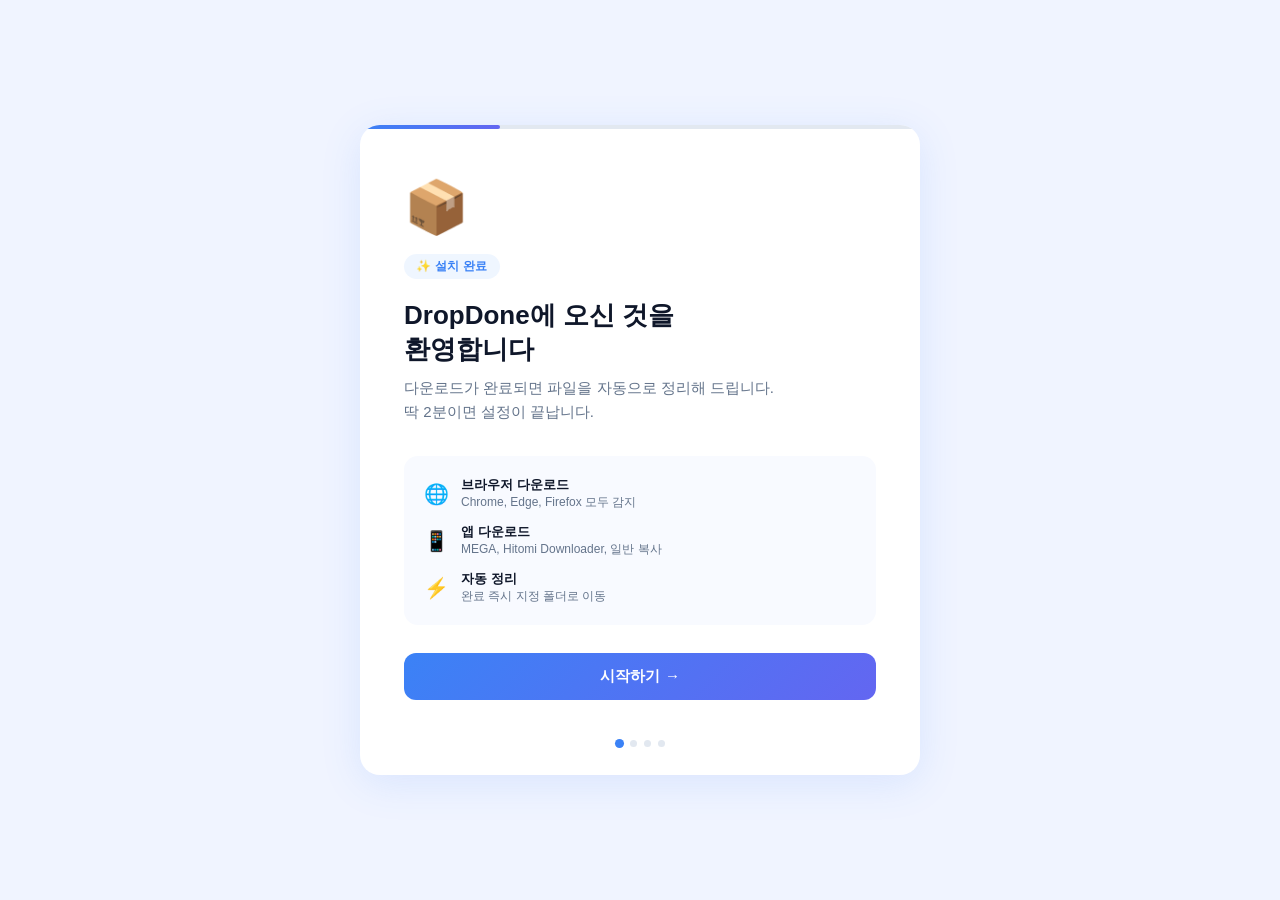
==== app/dashboard/onboarding.html @ a6c5ea68 "chore: initial release v1.0.0 - Browser download detection (Chrome/Edge .crdownload, Firefox .part) " ====
<!DOCTYPE html>
<html lang="ko">
<head>
<meta charset="UTF-8">
<meta name="viewport" content="width=device-width, initial-scale=1.0">
<title>DropDone 시작하기</title>
<style>
  * { margin: 0; padding: 0; box-sizing: border-box; }

  body {
    font-family: -apple-system, 'Segoe UI', sans-serif;
    background: #f0f4ff;
    min-height: 100vh;
    display: flex;
    align-items: center;
    justify-content: center;
    color: #1e293b;
  }

  .container {
    width: 560px;
    background: white;
    border-radius: 20px;
    box-shadow: 0 8px 40px rgba(59,130,246,0.13);
    overflow: hidden;
  }

  /* 상단 진행 바 */
  .progress-bar {
    height: 4px;
    background: #e2e8f0;
    position: relative;
  }
  .progress-fill {
    height: 100%;
    background: linear-gradient(90deg, #3b82f6, #6366f1);
    border-radius: 2px;
    transition: width 0.4s cubic-bezier(.4,0,.2,1);
  }

  /* 스텝 공통 */
  .step { display: none; padding: 48px 44px 40px; }
  .step.active { display: block; }

  .step-badge {
    display: inline-flex;
    align-items: center;
    gap: 6px;
    background: #eff6ff;
    color: #3b82f6;
    font-size: 12px;
    font-weight: 600;
    padding: 4px 12px;
    border-radius: 20px;
    margin-bottom: 20px;
    letter-spacing: 0.3px;
  }

  .step-icon {
    font-size: 52px;
    margin-bottom: 16px;
    display: block;
  }

  h1 {
    font-size: 26px;
    font-weight: 700;
    color: #0f172a;
    line-height: 1.3;
    margin-bottom: 10px;
  }

  .subtitle {
    font-size: 15px;
    color: #64748b;
    line-height: 1.6;
    margin-bottom: 32px;
  }

  /* 버튼 */
  .btn-primary {
    width: 100%;
    padding: 14px;
    background: linear-gradient(135deg, #3b82f6, #6366f1);
    color: white;
    border: none;
    border-radius: 12px;
    font-size: 15px;
    font-weight: 600;
    cursor: pointer;
    transition: opacity .2s, transform .1s;
    letter-spacing: 0.2px;
  }
  .btn-primary:hover { opacity: .92; transform: translateY(-1px); }
  .btn-primary:active { transform: translateY(0); }

  .btn-secondary {
    width: 100%;
    padding: 13px;
    background: transparent;
    color: #64748b;
    border: 1.5px solid #e2e8f0;
    border-radius: 12px;
    font-size: 14px;
    font-weight: 500;
    cursor: pointer;
    margin-top: 10px;
    transition: border-color .2s, color .2s;
  }
  .btn-secondary:hover { border-color: #3b82f6; color: #3b82f6; }

  /* 폴더 체크박스 카드 */
  .folder-list { display: flex; flex-direction: column; gap: 10px; margin-bottom: 28px; }

  .folder-card {
    display: flex;
    align-items: center;
    gap: 14px;
    padding: 14px 16px;
    border: 1.5px solid #e2e8f0;
    border-radius: 12px;
    cursor: pointer;
    transition: border-color .2s, background .2s;
    user-select: none;
  }
  .folder-card:hover { border-color: #93c5fd; background: #f8faff; }
  .folder-card.selected { border-color: #3b82f6; background: #eff6ff; }
  .folder-card input[type="checkbox"] { display: none; }

  .folder-icon { font-size: 24px; flex-shrink: 0; }
  .folder-info { flex: 1; min-width: 0; }
  .folder-name { font-size: 14px; font-weight: 600; color: #0f172a; }
  .folder-path { font-size: 12px; color: #94a3b8; margin-top: 2px; white-space: nowrap; overflow: hidden; text-overflow: ellipsis; }

  .check-circle {
    width: 22px; height: 22px;
    border: 2px solid #cbd5e1;
    border-radius: 50%;
    flex-shrink: 0;
    display: flex; align-items: center; justify-content: center;
    transition: border-color .2s, background .2s;
    font-size: 12px; color: transparent;
  }
  .folder-card.selected .check-circle {
    border-color: #3b82f6;
    background: #3b82f6;
    color: white;
  }

  /* 규칙 카드 */
  .rule-cards { display: flex; gap: 10px; margin-bottom: 28px; flex-wrap: wrap; }

  .rule-card {
    flex: 1; min-width: 140px;
    padding: 16px 14px;
    border: 1.5px solid #e2e8f0;
    border-radius: 12px;
    cursor: pointer;
    text-align: center;
    transition: border-color .2s, background .2s;
    user-select: none;
  }
  .rule-card:hover { border-color: #93c5fd; background: #f8faff; }
  .rule-card.selected { border-color: #3b82f6; background: #eff6ff; }

  .rule-emoji { font-size: 28px; margin-bottom: 8px; display: block; }
  .rule-name { font-size: 13px; font-weight: 600; color: #0f172a; }
  .rule-desc { font-size: 11px; color: #94a3b8; margin-top: 3px; }

  /* 완료 화면 */
  .done-card {
    background: #f8faff;
    border: 1.5px solid #dbeafe;
    border-radius: 14px;
    padding: 20px;
    margin-bottom: 28px;
    display: flex;
    flex-direction: column;
    gap: 14px;
  }
  .done-row {
    display: flex;
    align-items: flex-start;
    gap: 12px;
  }
  .done-num {
    width: 26px; height: 26px;
    border-radius: 50%;
    background: #3b82f6;
    color: white;
    font-size: 12px;
    font-weight: 700;
    display: flex; align-items: center; justify-content: center;
    flex-shrink: 0;
    margin-top: 1px;
  }
  .done-text { font-size: 14px; color: #334155; line-height: 1.5; }
  .done-text strong { color: #0f172a; font-weight: 600; }

  /* 하단 페이지 인디케이터 */
  .dots {
    display: flex;
    justify-content: center;
    gap: 7px;
    padding: 0 44px 28px;
  }
  .dot {
    width: 7px; height: 7px;
    border-radius: 50%;
    background: #e2e8f0;
    transition: background .3s, transform .3s;
  }
  .dot.active { background: #3b82f6; transform: scale(1.3); }
</style>
</head>
<body>

<div class="container">
  <div class="progress-bar">
    <div class="progress-fill" id="progressFill" style="width: 25%"></div>
  </div>

  <!-- STEP 1: 환영 -->
  <div class="step active" id="step1">
    <span class="step-icon">📦</span>
    <div class="step-badge">✨ 설치 완료</div>
    <h1>DropDone에 오신 것을<br>환영합니다</h1>
    <p class="subtitle">
      다운로드가 완료되면 파일을 자동으로 정리해 드립니다.<br>
      딱 2분이면 설정이 끝납니다.
    </p>

    <div style="background:#f8faff; border-radius:14px; padding:20px; margin-bottom:28px; display:flex; flex-direction:column; gap:12px;">
      <div style="display:flex; align-items:center; gap:12px;">
        <span style="font-size:20px;">🌐</span>
        <div>
          <div style="font-size:13px; font-weight:600; color:#0f172a;">브라우저 다운로드</div>
          <div style="font-size:12px; color:#64748b;">Chrome, Edge, Firefox 모두 감지</div>
        </div>
      </div>
      <div style="display:flex; align-items:center; gap:12px;">
        <span style="font-size:20px;">📱</span>
        <div>
          <div style="font-size:13px; font-weight:600; color:#0f172a;">앱 다운로드</div>
          <div style="font-size:12px; color:#64748b;">MEGA, Hitomi Downloader, 일반 복사</div>
        </div>
      </div>
      <div style="display:flex; align-items:center; gap:12px;">
        <span style="font-size:20px;">⚡</span>
        <div>
          <div style="font-size:13px; font-weight:600; color:#0f172a;">자동 정리</div>
          <div style="font-size:12px; color:#64748b;">완료 즉시 지정 폴더로 이동</div>
        </div>
      </div>
    </div>

    <button class="btn-primary" onclick="goTo(2)">시작하기 →</button>
  </div>

  <!-- STEP 2: 감시 폴더 선택 -->
  <div class="step" id="step2">
    <div class="step-badge">📂 1단계 / 2</div>
    <h1>어느 폴더를 감시할까요?</h1>
    <p class="subtitle">다운로드가 완료되면 여기서 파일을 감지합니다.</p>

    <div class="folder-list">
      <label class="folder-card selected" onclick="toggleCard(this)">
        <input type="checkbox" checked>
        <span class="folder-icon">⬇️</span>
        <div class="folder-info">
          <div class="folder-name">다운로드</div>
          <div class="folder-path">C:\Users\사용자\Downloads</div>
        </div>
        <div class="check-circle">✓</div>
      </label>

      <label class="folder-card" onclick="toggleCard(this)">
        <input type="checkbox">
        <span class="folder-icon">🖥️</span>
        <div class="folder-info">
          <div class="folder-name">바탕화면</div>
          <div class="folder-path">C:\Users\사용자\Desktop</div>
        </div>
        <div class="check-circle">✓</div>
      </label>

      <label class="folder-card" onclick="toggleCard(this)">
        <input type="checkbox">
        <span class="folder-icon">📁</span>
        <div class="folder-info">
          <div class="folder-name">직접 추가</div>
          <div class="folder-path">다른 폴더를 지정합니다</div>
        </div>
        <div class="check-circle">✓</div>
      </label>
    </div>

    <button class="btn-primary" onclick="goTo(3)">다음 →</button>
    <button class="btn-secondary" onclick="goTo(1)">← 이전</button>
  </div>

  <!-- STEP 3: 첫 규칙 설정 -->
  <div class="step" id="step3">
    <div class="step-badge">⚙️ 2단계 / 2</div>
    <h1>어떤 파일을 정리할까요?</h1>
    <p class="subtitle">자주 받는 파일 종류를 선택하면 자동 정리 규칙이 만들어집니다.</p>

    <div class="rule-cards">
      <div class="rule-card selected" onclick="toggleRule(this)">
        <span class="rule-emoji">🎬</span>
        <div class="rule-name">영상</div>
        <div class="rule-desc">mp4, mkv, avi…</div>
      </div>
      <div class="rule-card" onclick="toggleRule(this)">
        <span class="rule-emoji">🎵</span>
        <div class="rule-name">음악</div>
        <div class="rule-desc">mp3, flac, wav…</div>
      </div>
      <div class="rule-card" onclick="toggleRule(this)">
        <span class="rule-emoji">📄</span>
        <div class="rule-name">문서</div>
        <div class="rule-desc">pdf, docx, xlsx…</div>
      </div>
      <div class="rule-card" onclick="toggleRule(this)">
        <span class="rule-emoji">📦</span>
        <div class="rule-name">압축</div>
        <div class="rule-desc">zip, rar, 7z…</div>
      </div>
      <div class="rule-card" onclick="toggleRule(this)">
        <span class="rule-emoji">🖼️</span>
        <div class="rule-name">이미지</div>
        <div class="rule-desc">jpg, png, gif…</div>
      </div>
      <div class="rule-card" onclick="toggleRule(this)">
        <span class="rule-emoji">⚙️</span>
        <div class="rule-name">실행파일</div>
        <div class="rule-desc">exe, msi…</div>
      </div>
    </div>

    <button class="btn-primary" onclick="goTo(4)">완료 →</button>
    <button class="btn-secondary" onclick="goTo(2)">← 이전</button>
  </div>

  <!-- STEP 4: 완료 -->
  <div class="step" id="step4">
    <span class="step-icon">🎉</span>
    <div class="step-badge">✅ 설정 완료</div>
    <h1>준비됐습니다!</h1>
    <p class="subtitle">DropDone이 백그라운드에서 조용히 작동합니다.</p>

    <div class="done-card">
      <div class="done-row">
        <div class="done-num">1</div>
        <div class="done-text">
          파일을 다운로드하면 <strong>완료 즉시 자동으로 정리</strong>됩니다.
        </div>
      </div>
      <div class="done-row">
        <div class="done-num">2</div>
        <div class="done-text">
          우측 하단 <strong>트레이 아이콘</strong>을 클릭하면 대시보드를 열 수 있습니다.
        </div>
      </div>
      <div class="done-row">
        <div class="done-num">3</div>
        <div class="done-text">
          대시보드에서 <strong>규칙 추가·수정</strong>과 완료 기록을 확인할 수 있습니다.
        </div>
      </div>
    </div>

    <button class="btn-primary" onclick="finish()">대시보드 열기</button>
    <button class="btn-secondary" onclick="finish()">나중에 설정하기</button>
  </div>

  <!-- 페이지 인디케이터 -->
  <div class="dots">
    <div class="dot active" id="dot1"></div>
    <div class="dot" id="dot2"></div>
    <div class="dot" id="dot3"></div>
    <div class="dot" id="dot4"></div>
  </div>
</div>

<script>
  let currentStep = 1;

  function goTo(step) {
    document.getElementById('step' + currentStep).classList.remove('active');
    document.getElementById('dot' + currentStep).classList.remove('active');
    currentStep = step;
    document.getElementById('step' + currentStep).classList.add('active');
    document.getElementById('dot' + currentStep).classList.add('active');
    document.getElementById('progressFill').style.width = (step * 25) + '%';
    window.scrollTo(0, 0);
  }

  function toggleCard(el) {
    el.classList.toggle('selected');
    el.querySelector('input').checked = el.classList.contains('selected');
  }

  function toggleRule(el) {
    el.classList.toggle('selected');
  }

  function getSelectedFolders() {
    const map = { '다운로드': 'Downloads', '바탕화면': 'Desktop' };
    const result = [];
    document.querySelectorAll('.folder-card.selected .folder-name').forEach(el => {
      const key = map[el.textContent.trim()];
      if (key) result.push(key);
    });
    return result;
  }

  function getSelectedCategories() {
    const result = [];
    document.querySelectorAll('.rule-card.selected .rule-name').forEach(el => {
      result.push(el.textContent.trim());
    });
    return result;
  }

  function finish() {
    const payload = {
      folders:    getSelectedFolders(),
      categories: getSelectedCategories(),
    };
    fetch('/api/onboarding/save', {
      method: 'POST',
      headers: { 'Content-Type': 'application/json' },
      body: JSON.stringify(payload),
    })
    .then(() => fetch('/api/onboarding/complete', { method: 'POST' }))
    .then(() => { window.location.href = '/'; })
    .catch(() => { window.location.href = '/'; });
  }
</script>
</body>
</html>
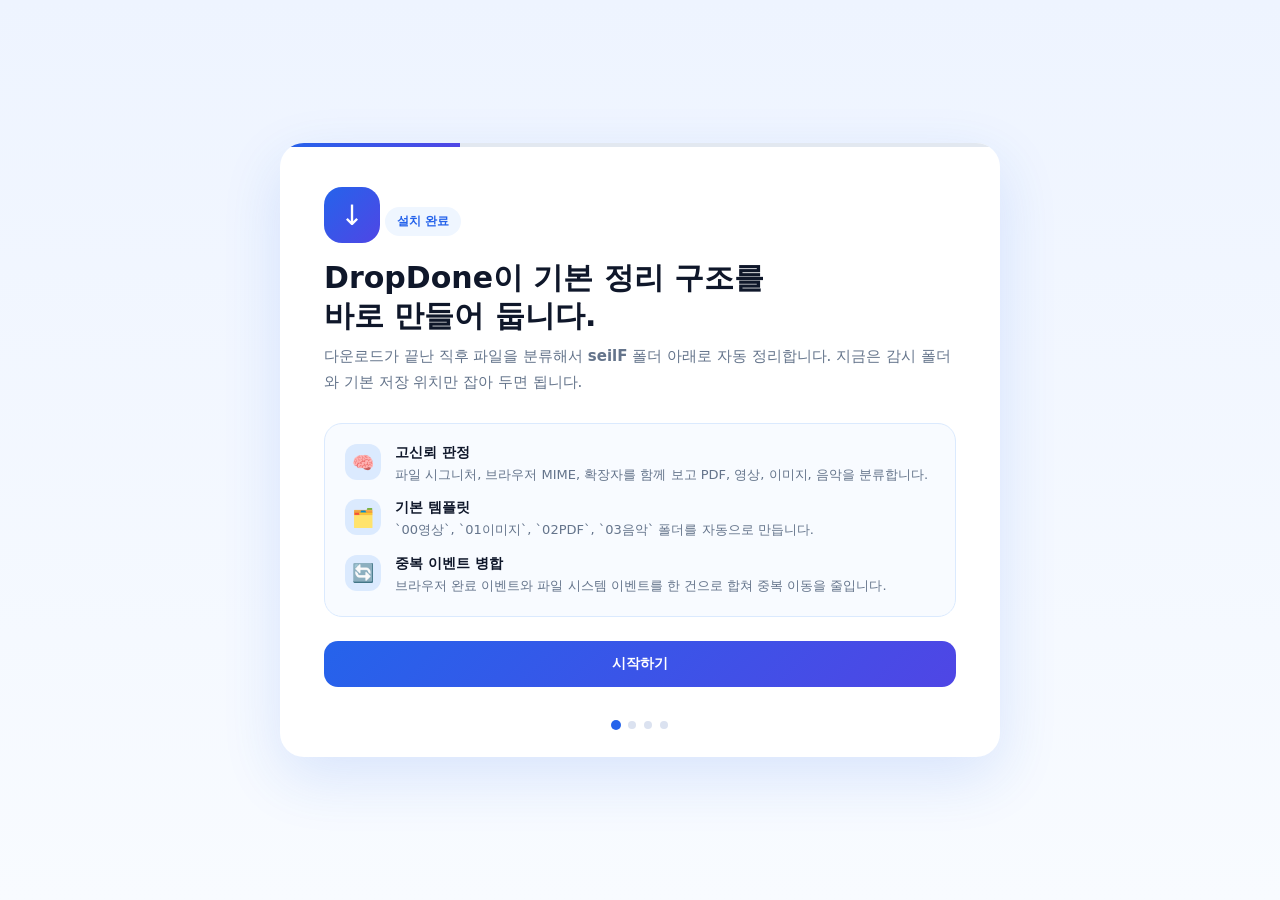
==== commit ab53a25b: "feat: seilF 템플릿 분류 흐름 구현 (라운드 1)" ====
--- a/app/dashboard/onboarding.html
+++ b/app/dashboard/onboarding.html
@@ -6,211 +6,257 @@
 <title>DropDone 시작하기</title>
 <style>
   * { margin: 0; padding: 0; box-sizing: border-box; }
-
   body {
-    font-family: -apple-system, 'Segoe UI', sans-serif;
-    background: #f0f4ff;
+    font-family: 'Segoe UI', system-ui, sans-serif;
+    background: linear-gradient(180deg, #eef4ff 0%, #f8fbff 100%);
     min-height: 100vh;
     display: flex;
     align-items: center;
     justify-content: center;
-    color: #1e293b;
-  }
-
+    color: #0f172a;
+    padding: 20px;
+  }
   .container {
-    width: 560px;
-    background: white;
-    border-radius: 20px;
-    box-shadow: 0 8px 40px rgba(59,130,246,0.13);
+    width: min(720px, 100%);
+    background: #fff;
+    border-radius: 24px;
+    box-shadow: 0 20px 60px rgba(37, 99, 235, 0.14);
     overflow: hidden;
   }
-
-  /* 상단 진행 바 */
-  .progress-bar {
-    height: 4px;
-    background: #e2e8f0;
-    position: relative;
-  }
+  .progress-bar { height: 4px; background: #e2e8f0; }
   .progress-fill {
     height: 100%;
-    background: linear-gradient(90deg, #3b82f6, #6366f1);
-    border-radius: 2px;
-    transition: width 0.4s cubic-bezier(.4,0,.2,1);
-  }
-
-  /* 스텝 공통 */
-  .step { display: none; padding: 48px 44px 40px; }
+    background: linear-gradient(90deg, #2563eb, #4f46e5);
+    transition: width 0.35s ease;
+  }
+  .step { display: none; padding: 40px 44px 34px; }
   .step.active { display: block; }
-
   .step-badge {
     display: inline-flex;
     align-items: center;
-    gap: 6px;
-    background: #eff6ff;
-    color: #3b82f6;
-    font-size: 12px;
-    font-weight: 600;
-    padding: 4px 12px;
-    border-radius: 20px;
-    margin-bottom: 20px;
-    letter-spacing: 0.3px;
-  }
-
-  .step-icon {
-    font-size: 52px;
-    margin-bottom: 16px;
-    display: block;
-  }
-
-  h1 {
-    font-size: 26px;
-    font-weight: 700;
-    color: #0f172a;
-    line-height: 1.3;
-    margin-bottom: 10px;
-  }
-
-  .subtitle {
-    font-size: 15px;
-    color: #64748b;
-    line-height: 1.6;
-    margin-bottom: 32px;
-  }
-
-  /* 버튼 */
-  .btn-primary {
-    width: 100%;
-    padding: 14px;
-    background: linear-gradient(135deg, #3b82f6, #6366f1);
-    color: white;
-    border: none;
-    border-radius: 12px;
-    font-size: 15px;
-    font-weight: 600;
-    cursor: pointer;
-    transition: opacity .2s, transform .1s;
-    letter-spacing: 0.2px;
-  }
-  .btn-primary:hover { opacity: .92; transform: translateY(-1px); }
-  .btn-primary:active { transform: translateY(0); }
-
-  .btn-secondary {
-    width: 100%;
-    padding: 13px;
-    background: transparent;
-    color: #64748b;
-    border: 1.5px solid #e2e8f0;
-    border-radius: 12px;
-    font-size: 14px;
-    font-weight: 500;
-    cursor: pointer;
-    margin-top: 10px;
-    transition: border-color .2s, color .2s;
-  }
-  .btn-secondary:hover { border-color: #3b82f6; color: #3b82f6; }
-
-  /* 폴더 체크박스 카드 */
-  .folder-list { display: flex; flex-direction: column; gap: 10px; margin-bottom: 28px; }
-
-  .folder-card {
-    display: flex;
-    align-items: center;
-    gap: 14px;
-    padding: 14px 16px;
-    border: 1.5px solid #e2e8f0;
-    border-radius: 12px;
-    cursor: pointer;
-    transition: border-color .2s, background .2s;
-    user-select: none;
-  }
-  .folder-card:hover { border-color: #93c5fd; background: #f8faff; }
-  .folder-card.selected { border-color: #3b82f6; background: #eff6ff; }
-  .folder-card input[type="checkbox"] { display: none; }
-
-  .folder-icon { font-size: 24px; flex-shrink: 0; }
-  .folder-info { flex: 1; min-width: 0; }
-  .folder-name { font-size: 14px; font-weight: 600; color: #0f172a; }
-  .folder-path { font-size: 12px; color: #94a3b8; margin-top: 2px; white-space: nowrap; overflow: hidden; text-overflow: ellipsis; }
-
-  .check-circle {
-    width: 22px; height: 22px;
-    border: 2px solid #cbd5e1;
-    border-radius: 50%;
-    flex-shrink: 0;
-    display: flex; align-items: center; justify-content: center;
-    transition: border-color .2s, background .2s;
-    font-size: 12px; color: transparent;
-  }
-  .folder-card.selected .check-circle {
-    border-color: #3b82f6;
-    background: #3b82f6;
-    color: white;
-  }
-
-  /* 규칙 카드 */
-  .rule-cards { display: flex; gap: 10px; margin-bottom: 28px; flex-wrap: wrap; }
-
-  .rule-card {
-    flex: 1; min-width: 140px;
-    padding: 16px 14px;
-    border: 1.5px solid #e2e8f0;
-    border-radius: 12px;
-    cursor: pointer;
-    text-align: center;
-    transition: border-color .2s, background .2s;
-    user-select: none;
-  }
-  .rule-card:hover { border-color: #93c5fd; background: #f8faff; }
-  .rule-card.selected { border-color: #3b82f6; background: #eff6ff; }
-
-  .rule-emoji { font-size: 28px; margin-bottom: 8px; display: block; }
-  .rule-name { font-size: 13px; font-weight: 600; color: #0f172a; }
-  .rule-desc { font-size: 11px; color: #94a3b8; margin-top: 3px; }
-
-  /* 완료 화면 */
-  .done-card {
-    background: #f8faff;
-    border: 1.5px solid #dbeafe;
-    border-radius: 14px;
-    padding: 20px;
-    margin-bottom: 28px;
-    display: flex;
-    flex-direction: column;
-    gap: 14px;
-  }
-  .done-row {
-    display: flex;
-    align-items: flex-start;
-    gap: 12px;
-  }
-  .done-num {
-    width: 26px; height: 26px;
-    border-radius: 50%;
-    background: #3b82f6;
-    color: white;
+    gap: 8px;
     font-size: 12px;
     font-weight: 700;
-    display: flex; align-items: center; justify-content: center;
+    color: #2563eb;
+    background: #eff6ff;
+    border-radius: 999px;
+    padding: 6px 12px;
+    margin-bottom: 18px;
+  }
+  .hero-icon {
+    width: 56px;
+    height: 56px;
+    border-radius: 18px;
+    display: inline-flex;
+    align-items: center;
+    justify-content: center;
+    background: linear-gradient(135deg, #2563eb, #4f46e5);
+    color: #fff;
+    font-size: 28px;
+    margin-bottom: 16px;
+  }
+  h1 {
+    font-size: 30px;
+    line-height: 1.25;
+    margin-bottom: 10px;
+  }
+  .subtitle {
+    color: #64748b;
+    font-size: 15px;
+    line-height: 1.7;
+    margin-bottom: 28px;
+  }
+  .info-card, .preview-card {
+    border: 1px solid #dbeafe;
+    background: #f8fbff;
+    border-radius: 18px;
+    padding: 20px;
+  }
+  .info-list { display: grid; gap: 14px; }
+  .info-row { display: flex; gap: 14px; align-items: flex-start; }
+  .info-icon {
+    width: 36px;
+    height: 36px;
+    border-radius: 12px;
+    background: #dbeafe;
+    display: inline-flex;
+    align-items: center;
+    justify-content: center;
     flex-shrink: 0;
-    margin-top: 1px;
-  }
-  .done-text { font-size: 14px; color: #334155; line-height: 1.5; }
-  .done-text strong { color: #0f172a; font-weight: 600; }
-
-  /* 하단 페이지 인디케이터 */
+    font-size: 18px;
+  }
+  .info-title { font-size: 14px; font-weight: 700; margin-bottom: 3px; }
+  .info-desc { font-size: 13px; color: #64748b; line-height: 1.55; }
+  .card-list, .rule-cards { display: grid; gap: 12px; }
+  .folder-card, .rule-card {
+    border: 1.5px solid #e2e8f0;
+    border-radius: 16px;
+    padding: 16px;
+    cursor: pointer;
+    user-select: none;
+    transition: border-color 0.2s ease, background 0.2s ease, transform 0.15s ease;
+  }
+  .folder-card:hover, .rule-card:hover {
+    border-color: #93c5fd;
+    background: #f8fbff;
+    transform: translateY(-1px);
+  }
+  .folder-card.selected, .rule-card.selected {
+    border-color: #2563eb;
+    background: #eff6ff;
+  }
+  .folder-card input { display: none; }
+  .folder-row {
+    display: flex;
+    align-items: center;
+    gap: 14px;
+  }
+  .folder-icon {
+    width: 42px;
+    height: 42px;
+    border-radius: 14px;
+    background: #e0f2fe;
+    display: inline-flex;
+    align-items: center;
+    justify-content: center;
+    font-size: 20px;
+    flex-shrink: 0;
+  }
+  .folder-name { font-size: 15px; font-weight: 700; }
+  .folder-path { font-size: 12px; color: #64748b; margin-top: 3px; }
+  .folder-check {
+    margin-left: auto;
+    width: 24px;
+    height: 24px;
+    border-radius: 50%;
+    border: 2px solid #cbd5e1;
+    display: inline-flex;
+    align-items: center;
+    justify-content: center;
+    color: transparent;
+    flex-shrink: 0;
+  }
+  .folder-card.selected .folder-check {
+    background: #2563eb;
+    border-color: #2563eb;
+    color: #fff;
+  }
+  .field-label {
+    display: block;
+    font-size: 12px;
+    font-weight: 700;
+    color: #334155;
+    margin-bottom: 8px;
+    text-transform: uppercase;
+    letter-spacing: 0.08em;
+  }
+  .text-input {
+    width: 100%;
+    border: 1px solid #cbd5e1;
+    border-radius: 14px;
+    padding: 13px 15px;
+    font-size: 14px;
+    outline: none;
+    transition: border-color 0.2s ease, box-shadow 0.2s ease;
+  }
+  .text-input:focus {
+    border-color: #2563eb;
+    box-shadow: 0 0 0 4px rgba(37, 99, 235, 0.12);
+  }
+  .hint {
+    font-size: 12px;
+    color: #64748b;
+    line-height: 1.5;
+    margin-top: 8px;
+  }
+  .rule-cards { grid-template-columns: repeat(2, minmax(0, 1fr)); margin-top: 18px; }
+  .rule-emoji { font-size: 28px; display: block; margin-bottom: 10px; }
+  .rule-name { font-size: 14px; font-weight: 700; }
+  .rule-desc { font-size: 12px; color: #64748b; margin-top: 6px; }
+  .preview-card { margin-top: 18px; }
+  .preview-title { font-size: 13px; font-weight: 700; margin-bottom: 12px; }
+  .preview-list { display: grid; gap: 10px; }
+  .preview-row {
+    display: flex;
+    justify-content: space-between;
+    gap: 10px;
+    font-size: 13px;
+    color: #334155;
+  }
+  .preview-name { font-weight: 700; }
+  .preview-path {
+    color: #64748b;
+    max-width: 60%;
+    text-align: right;
+    word-break: break-all;
+  }
+  .done-card {
+    background: #f8fbff;
+    border: 1px solid #dbeafe;
+    border-radius: 18px;
+    padding: 20px;
+    display: grid;
+    gap: 14px;
+    margin-bottom: 26px;
+  }
+  .done-row { display: flex; gap: 12px; align-items: flex-start; }
+  .done-num {
+    width: 28px;
+    height: 28px;
+    border-radius: 999px;
+    background: #2563eb;
+    color: #fff;
+    display: inline-flex;
+    align-items: center;
+    justify-content: center;
+    font-size: 12px;
+    font-weight: 700;
+    flex-shrink: 0;
+  }
+  .done-text { font-size: 14px; line-height: 1.6; color: #334155; }
+  .done-text strong { color: #0f172a; }
+  .actions { display: flex; gap: 10px; margin-top: 24px; }
+  .btn-primary, .btn-secondary {
+    flex: 1;
+    border-radius: 14px;
+    padding: 14px 16px;
+    font-size: 14px;
+    font-weight: 700;
+    cursor: pointer;
+    border: none;
+  }
+  .btn-primary {
+    color: #fff;
+    background: linear-gradient(135deg, #2563eb, #4f46e5);
+  }
+  .btn-secondary {
+    background: #fff;
+    color: #334155;
+    border: 1px solid #dbe2f0;
+  }
   .dots {
     display: flex;
     justify-content: center;
-    gap: 7px;
+    gap: 8px;
     padding: 0 44px 28px;
   }
   .dot {
-    width: 7px; height: 7px;
+    width: 8px;
+    height: 8px;
     border-radius: 50%;
-    background: #e2e8f0;
-    transition: background .3s, transform .3s;
-  }
-  .dot.active { background: #3b82f6; transform: scale(1.3); }
+    background: #dbe2f0;
+    transition: transform 0.2s ease, background 0.2s ease;
+  }
+  .dot.active {
+    background: #2563eb;
+    transform: scale(1.25);
+  }
+  @media (max-width: 700px) {
+    .step { padding: 28px 22px 24px; }
+    .rule-cards { grid-template-columns: 1fr; }
+    .actions { flex-direction: column; }
+    .dots { padding: 0 22px 22px; }
+  }
 </style>
 </head>
 <body>
@@ -220,161 +266,154 @@
     <div class="progress-fill" id="progressFill" style="width: 25%"></div>
   </div>
 
-  <!-- STEP 1: 환영 -->
   <div class="step active" id="step1">
-    <span class="step-icon">📦</span>
-    <div class="step-badge">✨ 설치 완료</div>
-    <h1>DropDone에 오신 것을<br>환영합니다</h1>
+    <div class="hero-icon">↓</div>
+    <div class="step-badge">설치 완료</div>
+    <h1>DropDone이 기본 정리 구조를<br>바로 만들어 둡니다.</h1>
     <p class="subtitle">
-      다운로드가 완료되면 파일을 자동으로 정리해 드립니다.<br>
-      딱 2분이면 설정이 끝납니다.
+      다운로드가 끝난 직후 파일을 분류해서 <strong>seilF</strong> 폴더 아래로 자동 정리합니다.
+      지금은 감시 폴더와 기본 저장 위치만 잡아 두면 됩니다.
     </p>
 
-    <div style="background:#f8faff; border-radius:14px; padding:20px; margin-bottom:28px; display:flex; flex-direction:column; gap:12px;">
-      <div style="display:flex; align-items:center; gap:12px;">
-        <span style="font-size:20px;">🌐</span>
-        <div>
-          <div style="font-size:13px; font-weight:600; color:#0f172a;">브라우저 다운로드</div>
-          <div style="font-size:12px; color:#64748b;">Chrome, Edge, Firefox 모두 감지</div>
+    <div class="info-card">
+      <div class="info-list">
+        <div class="info-row">
+          <div class="info-icon">🧠</div>
+          <div>
+            <div class="info-title">고신뢰 판정</div>
+            <div class="info-desc">파일 시그니처, 브라우저 MIME, 확장자를 함께 보고 PDF, 영상, 이미지, 음악을 분류합니다.</div>
+          </div>
         </div>
-      </div>
-      <div style="display:flex; align-items:center; gap:12px;">
-        <span style="font-size:20px;">📱</span>
-        <div>
-          <div style="font-size:13px; font-weight:600; color:#0f172a;">앱 다운로드</div>
-          <div style="font-size:12px; color:#64748b;">MEGA, Hitomi Downloader, 일반 복사</div>
+        <div class="info-row">
+          <div class="info-icon">🗂️</div>
+          <div>
+            <div class="info-title">기본 템플릿</div>
+            <div class="info-desc">`00영상`, `01이미지`, `02PDF`, `03음악` 폴더를 자동으로 만듭니다.</div>
+          </div>
         </div>
-      </div>
-      <div style="display:flex; align-items:center; gap:12px;">
-        <span style="font-size:20px;">⚡</span>
-        <div>
-          <div style="font-size:13px; font-weight:600; color:#0f172a;">자동 정리</div>
-          <div style="font-size:12px; color:#64748b;">완료 즉시 지정 폴더로 이동</div>
+        <div class="info-row">
+          <div class="info-icon">🔄</div>
+          <div>
+            <div class="info-title">중복 이벤트 병합</div>
+            <div class="info-desc">브라우저 완료 이벤트와 파일 시스템 이벤트를 한 건으로 합쳐 중복 이동을 줄입니다.</div>
+          </div>
         </div>
       </div>
     </div>
 
-    <button class="btn-primary" onclick="goTo(2)">시작하기 →</button>
+    <div class="actions">
+      <button class="btn-primary" onclick="goTo(2)">시작하기</button>
+    </div>
   </div>
 
-  <!-- STEP 2: 감시 폴더 선택 -->
   <div class="step" id="step2">
-    <div class="step-badge">📂 1단계 / 2</div>
+    <div class="step-badge">1 / 2 감시 폴더</div>
     <h1>어느 폴더를 감시할까요?</h1>
-    <p class="subtitle">다운로드가 완료되면 여기서 파일을 감지합니다.</p>
-
-    <div class="folder-list">
-      <label class="folder-card selected" onclick="toggleCard(this)">
-        <input type="checkbox" checked>
-        <span class="folder-icon">⬇️</span>
-        <div class="folder-info">
-          <div class="folder-name">다운로드</div>
-          <div class="folder-path">C:\Users\사용자\Downloads</div>
+    <p class="subtitle">다운로드 완료 감지는 여기서 시작합니다. 기본값으로 다운로드 폴더만 선택해도 됩니다.</p>
+
+    <div class="card-list">
+      <label class="folder-card selected" onclick="toggleFolder(event, this)">
+        <input type="checkbox" checked data-folder="Downloads">
+        <div class="folder-row">
+          <div class="folder-icon">⬇️</div>
+          <div>
+            <div class="folder-name">다운로드</div>
+            <div class="folder-path">C:\Users\사용자\Downloads</div>
+          </div>
+          <div class="folder-check">✓</div>
         </div>
-        <div class="check-circle">✓</div>
       </label>
-
-      <label class="folder-card" onclick="toggleCard(this)">
-        <input type="checkbox">
-        <span class="folder-icon">🖥️</span>
-        <div class="folder-info">
-          <div class="folder-name">바탕화면</div>
-          <div class="folder-path">C:\Users\사용자\Desktop</div>
+      <label class="folder-card" onclick="toggleFolder(event, this)">
+        <input type="checkbox" data-folder="Desktop">
+        <div class="folder-row">
+          <div class="folder-icon">🖥️</div>
+          <div>
+            <div class="folder-name">바탕화면</div>
+            <div class="folder-path">C:\Users\사용자\Desktop</div>
+          </div>
+          <div class="folder-check">✓</div>
         </div>
-        <div class="check-circle">✓</div>
       </label>
-
-      <label class="folder-card" onclick="toggleCard(this)">
-        <input type="checkbox">
-        <span class="folder-icon">📁</span>
-        <div class="folder-info">
-          <div class="folder-name">직접 추가</div>
-          <div class="folder-path">다른 폴더를 지정합니다</div>
-        </div>
-        <div class="check-circle">✓</div>
-      </label>
-    </div>
-
-    <button class="btn-primary" onclick="goTo(3)">다음 →</button>
-    <button class="btn-secondary" onclick="goTo(1)">← 이전</button>
+    </div>
+
+    <div class="actions">
+      <button class="btn-primary" onclick="goTo(3)">다음</button>
+      <button class="btn-secondary" onclick="goTo(1)">이전</button>
+    </div>
   </div>
 
-  <!-- STEP 3: 첫 규칙 설정 -->
   <div class="step" id="step3">
-    <div class="step-badge">⚙️ 2단계 / 2</div>
-    <h1>어떤 파일을 정리할까요?</h1>
-    <p class="subtitle">자주 받는 파일 종류를 선택하면 자동 정리 규칙이 만들어집니다.</p>
+    <div class="step-badge">2 / 2 기본 구조</div>
+    <h1>`seilF` 기본 정리 경로를 확인하세요.</h1>
+    <p class="subtitle">
+      이 경로 아래에 기본 템플릿 규칙을 생성합니다. 나중에 대시보드 설정에서 언제든 바꿀 수 있습니다.
+    </p>
+
+    <label class="field-label" for="baseDirInput">기본 정리 폴더</label>
+    <input id="baseDirInput" class="text-input" type="text" placeholder="C:\Users\사용자\Downloads\seilF" oninput="renderPreview()">
+    <div class="hint">기본값은 `Downloads\seilF` 입니다. 저장하면 폴더와 기본 규칙 4개가 자동 생성됩니다.</div>
 
     <div class="rule-cards">
-      <div class="rule-card selected" onclick="toggleRule(this)">
+      <div class="rule-card selected" data-key="video" onclick="toggleRule(this)">
         <span class="rule-emoji">🎬</span>
-        <div class="rule-name">영상</div>
-        <div class="rule-desc">mp4, mkv, avi…</div>
-      </div>
-      <div class="rule-card" onclick="toggleRule(this)">
+        <div class="rule-name">00영상</div>
+        <div class="rule-desc">mp4, mkv, avi, mov, wmv, webm</div>
+      </div>
+      <div class="rule-card selected" data-key="image" onclick="toggleRule(this)">
+        <span class="rule-emoji">🖼️</span>
+        <div class="rule-name">01이미지</div>
+        <div class="rule-desc">jpg, png, gif, webp, bmp</div>
+      </div>
+      <div class="rule-card selected" data-key="pdf" onclick="toggleRule(this)">
+        <span class="rule-emoji">📄</span>
+        <div class="rule-name">02PDF</div>
+        <div class="rule-desc">pdf</div>
+      </div>
+      <div class="rule-card selected" data-key="audio" onclick="toggleRule(this)">
         <span class="rule-emoji">🎵</span>
-        <div class="rule-name">음악</div>
-        <div class="rule-desc">mp3, flac, wav…</div>
-      </div>
-      <div class="rule-card" onclick="toggleRule(this)">
-        <span class="rule-emoji">📄</span>
-        <div class="rule-name">문서</div>
-        <div class="rule-desc">pdf, docx, xlsx…</div>
-      </div>
-      <div class="rule-card" onclick="toggleRule(this)">
-        <span class="rule-emoji">📦</span>
-        <div class="rule-name">압축</div>
-        <div class="rule-desc">zip, rar, 7z…</div>
-      </div>
-      <div class="rule-card" onclick="toggleRule(this)">
-        <span class="rule-emoji">🖼️</span>
-        <div class="rule-name">이미지</div>
-        <div class="rule-desc">jpg, png, gif…</div>
-      </div>
-      <div class="rule-card" onclick="toggleRule(this)">
-        <span class="rule-emoji">⚙️</span>
-        <div class="rule-name">실행파일</div>
-        <div class="rule-desc">exe, msi…</div>
-      </div>
-    </div>
-
-    <button class="btn-primary" onclick="goTo(4)">완료 →</button>
-    <button class="btn-secondary" onclick="goTo(2)">← 이전</button>
+        <div class="rule-name">03음악</div>
+        <div class="rule-desc">mp3, flac, wav, aac, ogg, m4a</div>
+      </div>
+    </div>
+
+    <div class="preview-card">
+      <div class="preview-title">생성될 기본 폴더</div>
+      <div class="preview-list" id="previewList"></div>
+    </div>
+
+    <div class="actions">
+      <button class="btn-primary" onclick="goTo(4)">완료</button>
+      <button class="btn-secondary" onclick="goTo(2)">이전</button>
+    </div>
   </div>
 
-  <!-- STEP 4: 완료 -->
   <div class="step" id="step4">
-    <span class="step-icon">🎉</span>
-    <div class="step-badge">✅ 설정 완료</div>
-    <h1>준비됐습니다!</h1>
-    <p class="subtitle">DropDone이 백그라운드에서 조용히 작동합니다.</p>
+    <div class="hero-icon">✓</div>
+    <div class="step-badge">설정 완료</div>
+    <h1>바로 사용할 수 있습니다.</h1>
+    <p class="subtitle">DropDone은 백그라운드에서 파일 완료 이벤트를 기다리다가 분류 후 자동 이동합니다.</p>
 
     <div class="done-card">
       <div class="done-row">
         <div class="done-num">1</div>
-        <div class="done-text">
-          파일을 다운로드하면 <strong>완료 즉시 자동으로 정리</strong>됩니다.
-        </div>
+        <div class="done-text"><strong>다운로드 완료</strong> 이벤트를 모은 뒤 한 번만 처리합니다.</div>
       </div>
       <div class="done-row">
         <div class="done-num">2</div>
-        <div class="done-text">
-          우측 하단 <strong>트레이 아이콘</strong>을 클릭하면 대시보드를 열 수 있습니다.
-        </div>
+        <div class="done-text"><strong>seilF 템플릿 규칙 4개</strong>는 기본 규칙으로 생성되고, 수동 규칙 개수 제한에 포함되지 않습니다.</div>
       </div>
       <div class="done-row">
         <div class="done-num">3</div>
-        <div class="done-text">
-          대시보드에서 <strong>규칙 추가·수정</strong>과 완료 기록을 확인할 수 있습니다.
-        </div>
-      </div>
-    </div>
-
-    <button class="btn-primary" onclick="finish()">대시보드 열기</button>
-    <button class="btn-secondary" onclick="finish()">나중에 설정하기</button>
+        <div class="done-text">대시보드 <strong>설정</strong>에서 기본 경로 변경과 템플릿 재생성을 할 수 있습니다.</div>
+      </div>
+    </div>
+
+    <div class="actions">
+      <button class="btn-primary" onclick="finish()">대시보드 열기</button>
+      <button class="btn-secondary" onclick="goTo(3)">다시 확인</button>
+    </div>
   </div>
 
-  <!-- 페이지 인디케이터 -->
   <div class="dots">
     <div class="dot active" id="dot1"></div>
     <div class="dot" id="dot2"></div>
@@ -385,58 +424,97 @@
 
 <script>
   let currentStep = 1;
+  const PREVIEW_FOLDERS = [
+    ['00영상', 'video'],
+    ['01이미지', 'image'],
+    ['02PDF', 'pdf'],
+    ['03음악', 'audio'],
+  ];
+
+  const token = (() => {
+    const value = new URLSearchParams(window.location.search).get('token') || '';
+    if (value) sessionStorage.setItem('dd_token', value);
+    return value || sessionStorage.getItem('dd_token') || '';
+  })();
+
+  function authHeaders(extra) {
+    return Object.assign({ 'X-DropDone-Token': token }, extra || {});
+  }
 
   function goTo(step) {
-    document.getElementById('step' + currentStep).classList.remove('active');
-    document.getElementById('dot' + currentStep).classList.remove('active');
+    document.getElementById(`step${currentStep}`).classList.remove('active');
+    document.getElementById(`dot${currentStep}`).classList.remove('active');
     currentStep = step;
-    document.getElementById('step' + currentStep).classList.add('active');
-    document.getElementById('dot' + currentStep).classList.add('active');
-    document.getElementById('progressFill').style.width = (step * 25) + '%';
+    document.getElementById(`step${currentStep}`).classList.add('active');
+    document.getElementById(`dot${currentStep}`).classList.add('active');
+    document.getElementById('progressFill').style.width = `${step * 25}%`;
     window.scrollTo(0, 0);
   }
 
-  function toggleCard(el) {
-    el.classList.toggle('selected');
-    el.querySelector('input').checked = el.classList.contains('selected');
-  }
-
-  function toggleRule(el) {
-    el.classList.toggle('selected');
+  function toggleFolder(event, card) {
+    event.preventDefault();
+    card.classList.toggle('selected');
+    const checkbox = card.querySelector('input');
+    checkbox.checked = card.classList.contains('selected');
+  }
+
+  function toggleRule(card) {
+    card.classList.toggle('selected');
   }
 
   function getSelectedFolders() {
-    const map = { '다운로드': 'Downloads', '바탕화면': 'Desktop' };
-    const result = [];
-    document.querySelectorAll('.folder-card.selected .folder-name').forEach(el => {
-      const key = map[el.textContent.trim()];
-      if (key) result.push(key);
-    });
-    return result;
+    return Array.from(document.querySelectorAll('.folder-card input:checked')).map((input) => input.dataset.folder);
   }
 
   function getSelectedCategories() {
-    const result = [];
-    document.querySelectorAll('.rule-card.selected .rule-name').forEach(el => {
-      result.push(el.textContent.trim());
-    });
-    return result;
-  }
-
-  function finish() {
+    return Array.from(document.querySelectorAll('.rule-card.selected')).map((card) => card.dataset.key);
+  }
+
+  function renderPreview() {
+    const baseDir = document.getElementById('baseDirInput').value.trim();
+    const previewList = document.getElementById('previewList');
+    previewList.innerHTML = PREVIEW_FOLDERS.map(([label]) => `
+      <div class="preview-row">
+        <span class="preview-name">${label}</span>
+        <span class="preview-path">${baseDir ? `${baseDir}\\${label}` : label}</span>
+      </div>
+    `).join('');
+  }
+
+  async function loadDefaults() {
+    try {
+      const response = await fetch('/api/settings', { headers: authHeaders() });
+      const settings = await response.json();
+      document.getElementById('baseDirInput').value = settings.organize_base_dir || '';
+    } catch (error) {
+      document.getElementById('baseDirInput').value = 'C:\\Users\\사용자\\Downloads\\seilF';
+    }
+    renderPreview();
+  }
+
+  async function finish() {
     const payload = {
-      folders:    getSelectedFolders(),
+      folders: getSelectedFolders(),
       categories: getSelectedCategories(),
+      base_dir: document.getElementById('baseDirInput').value.trim(),
     };
-    fetch('/api/onboarding/save', {
-      method: 'POST',
-      headers: { 'Content-Type': 'application/json' },
-      body: JSON.stringify(payload),
-    })
-    .then(() => fetch('/api/onboarding/complete', { method: 'POST' }))
-    .then(() => { window.location.href = '/'; })
-    .catch(() => { window.location.href = '/'; });
-  }
+
+    try {
+      await fetch('/api/onboarding/save', {
+        method: 'POST',
+        headers: authHeaders({ 'Content-Type': 'application/json' }),
+        body: JSON.stringify(payload),
+      });
+      await fetch('/api/onboarding/complete', {
+        method: 'POST',
+        headers: authHeaders({ 'Content-Type': 'application/json' }),
+      });
+    } finally {
+      window.location.href = `/?token=${token}`;
+    }
+  }
+
+  loadDefaults();
 </script>
 </body>
 </html>
